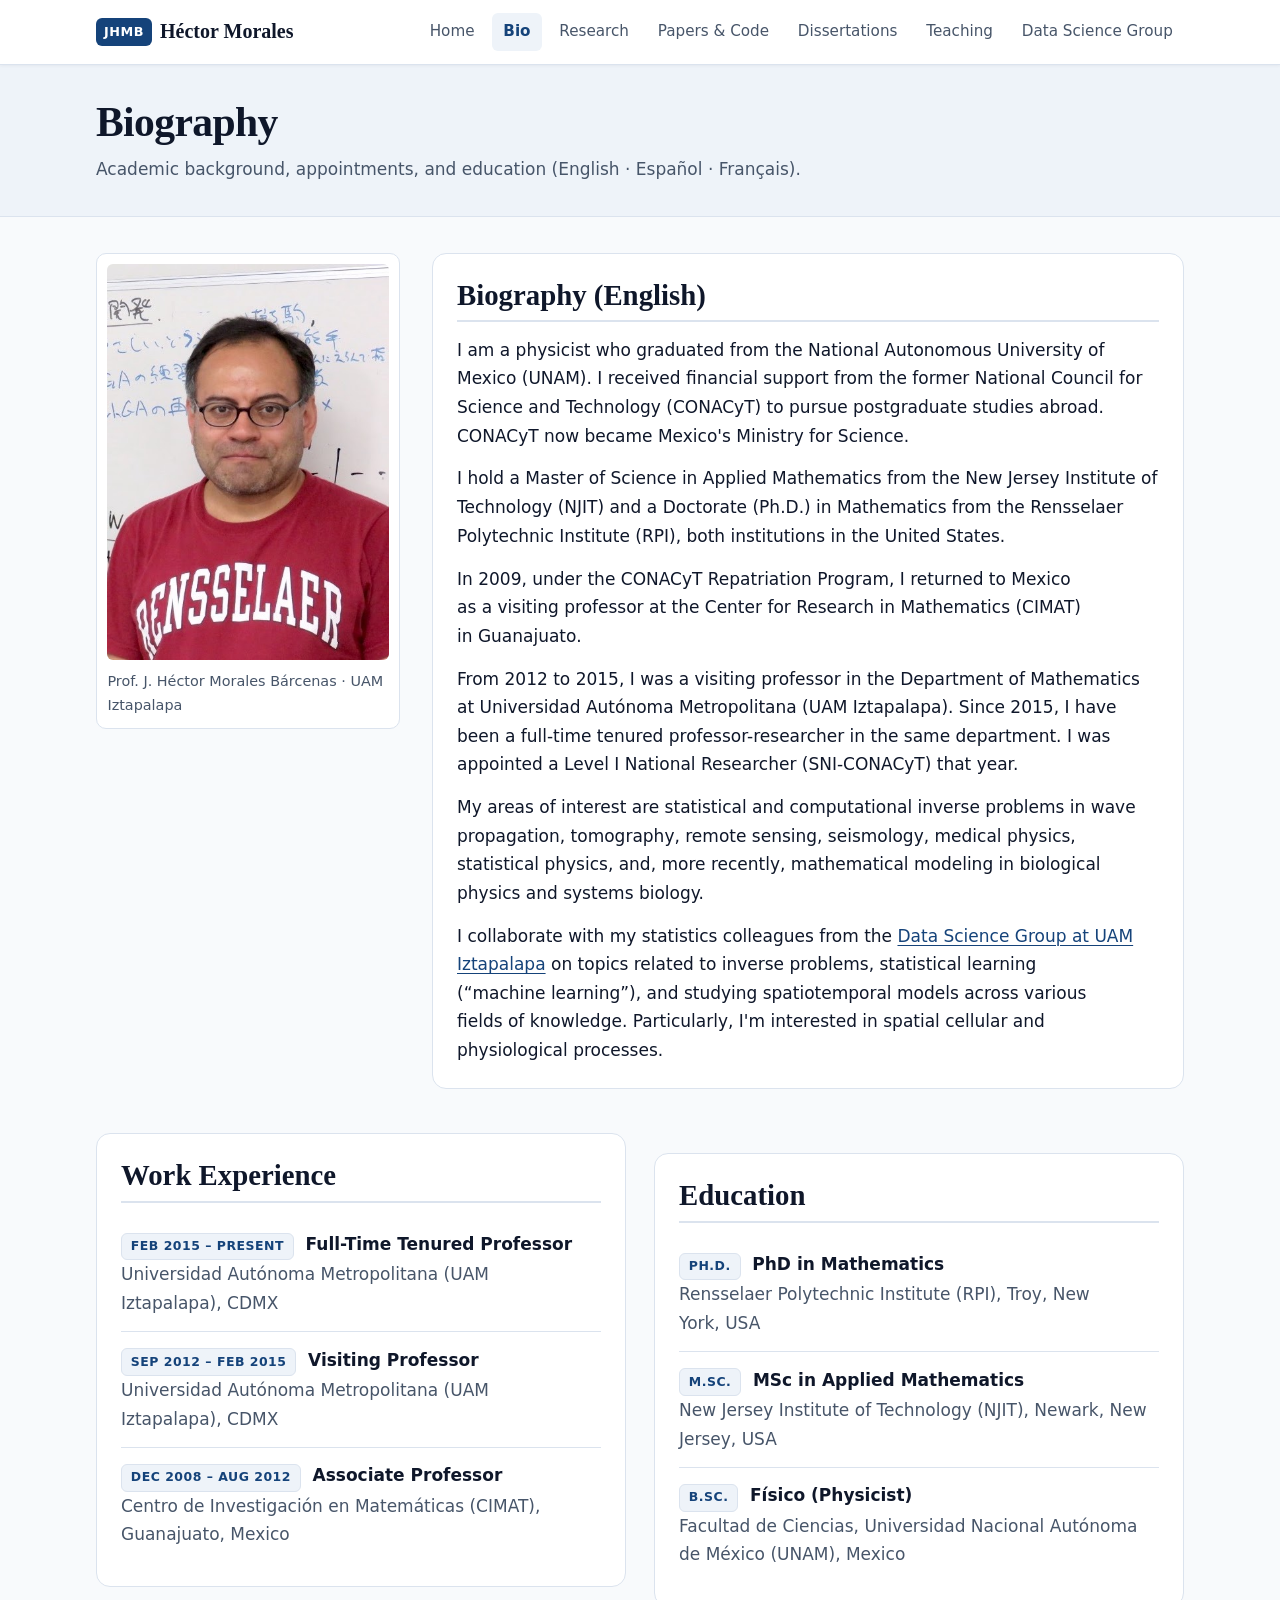
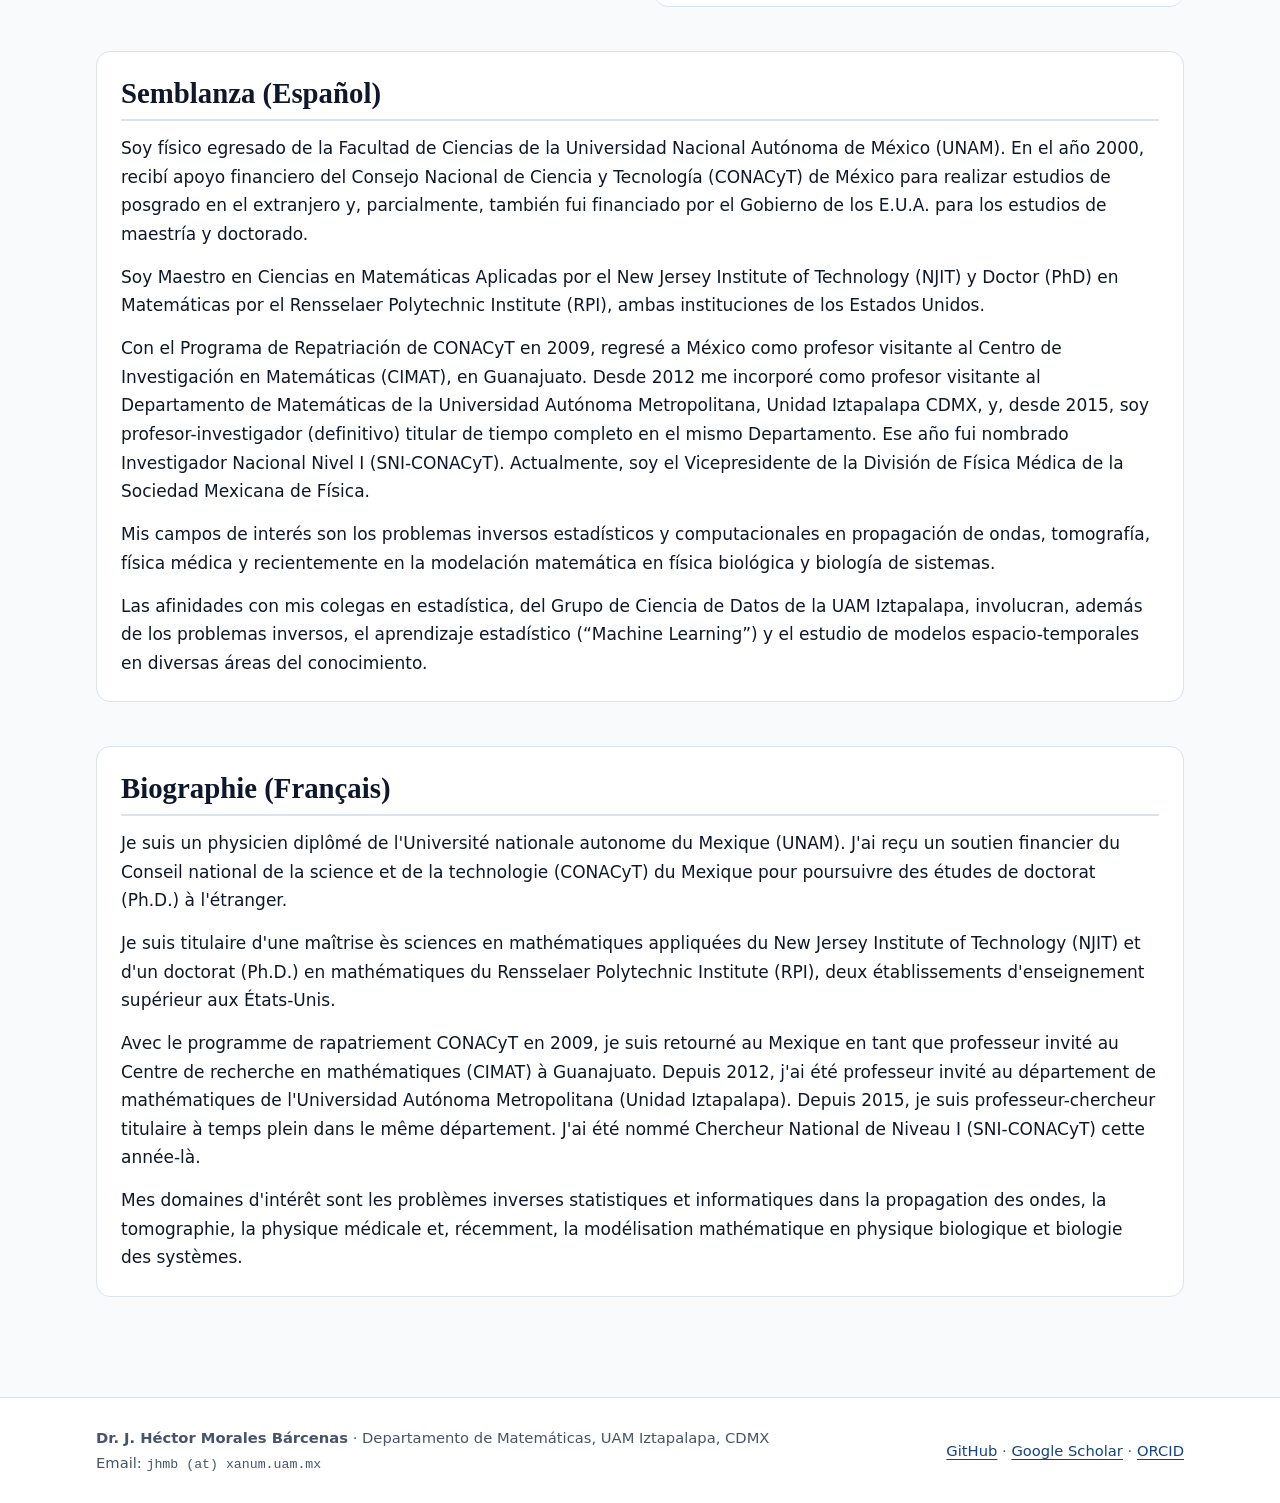
==== bio.html @ 00a287d1 "Initial mirror of academic website and Papers & Code hub" ====
<!DOCTYPE html>
<html lang="en">
<head>
  <meta charset="utf-8">
  <meta name="viewport" content="width=device-width, initial-scale=1">
  <meta name="color-scheme" content="light dark">
  <meta name="description" content="Biography, academic trajectory, and education of Prof. J. Héctor Morales Bárcenas (UAM Iztapalapa).">
  <title>Bio | Héctor Morales UAM-I</title>
  <link rel="stylesheet" href="assets/css/style.css">
</head>
<body>
  <a href="#main-title" class="visually-hidden">Skip to main content</a>

  <header class="site-header">
    <div class="container header-inner">
      <a href="index.html" class="site-brand">
        <span class="site-brand-badge">JHMB</span>
        <span>Héctor Morales</span>
      </a>
      <nav aria-label="Primary">
        <ul class="nav-list">
          <li><a href="index.html">Home</a></li>
          <li><a href="bio.html" aria-current="page">Bio</a></li>
          <li><a href="research.html">Research</a></li>
          <li><a href="papers.html">Papers &amp; Code</a></li>
          <li><a href="dissertations.html">Dissertations</a></li>
          <li><a href="teaching.html">Teaching</a></li>
          <li><a href="data-science-group.html">Data Science Group</a></li>
        </ul>
      </nav>
    </div>
  </header>

  <div class="page-banner">
    <div class="container">
      <h1 id="main-title" tabindex="-1">Biography</h1>
      <p>Academic background, appointments, and education (English &middot; Español &middot; Français).</p>
    </div>
  </div>

  <main class="container">
    <!-- English Bio + Portrait -->
    <section class="section-block profile-split">
      <figure class="media-figure">
        <img src="assets/images/img-23-bio.jpg" width="427" height="601" alt="Portrait of Prof. Héctor Morales Bárcenas">
        <figcaption>Prof. J. Héctor Morales Bárcenas &middot; UAM Iztapalapa</figcaption>
      </figure>

      <div class="card">
        <h2>Biography (English)</h2>
        <p>
          I am a physicist who graduated from the National Autonomous University of Mexico (UNAM). I received financial support from the former National Council for Science and Technology (CONACyT) to pursue postgraduate studies abroad. CONACyT now became Mexico's Ministry for Science.
        </p>
        <p>
          I hold a Master of Science in Applied Mathematics from the New Jersey Institute of Technology (NJIT) and a Doctorate (Ph.D.) in Mathematics from the Rensselaer Polytechnic Institute (RPI), both institutions in the United States.
        </p>
        <p>
          In 2009, under the CONACyT Repatriation Program, I returned to Mexico as a visiting professor at the Center for Research in Mathematics (CIMAT) in Guanajuato.
        </p>
        <p>
          From 2012 to 2015, I was a visiting professor in the Department of Mathematics at Universidad Autónoma Metropolitana (UAM Iztapalapa). Since 2015, I have been a full-time tenured professor-researcher in the same department. I was appointed a Level I National Researcher (SNI-CONACyT) that year.
        </p>
        <p>
          My areas of interest are statistical and computational inverse problems in wave propagation, tomography, remote sensing, seismology, medical physics, statistical physics, and, more recently, mathematical modeling in biological physics and systems biology.
        </p>
        <p>
          I collaborate with my statistics colleagues from the <a href="data-science-group.html">Data Science Group at UAM Iztapalapa</a> on topics related to inverse problems, statistical learning (&ldquo;machine learning&rdquo;), and studying spatiotemporal models across various fields of knowledge. Particularly, I'm interested in spatial cellular and physiological processes.
        </p>
      </div>
    </section>

    <!-- Work Experience & Education -->
    <section class="section-block two-col">
      <div class="card">
        <h2>Work Experience</h2>
        <ul class="thesis-list" role="list">
          <li>
            <span class="badge">Feb 2015 &ndash; Present</span>
            <strong>Full-Time Tenured Professor</strong><br>
            <span class="muted">Universidad Autónoma Metropolitana (UAM Iztapalapa), CDMX</span>
          </li>
          <li>
            <span class="badge">Sep 2012 &ndash; Feb 2015</span>
            <strong>Visiting Professor</strong><br>
            <span class="muted">Universidad Autónoma Metropolitana (UAM Iztapalapa), CDMX</span>
          </li>
          <li>
            <span class="badge">Dec 2008 &ndash; Aug 2012</span>
            <strong>Associate Professor</strong><br>
            <span class="muted">Centro de Investigación en Matemáticas (CIMAT), Guanajuato, Mexico</span>
          </li>
        </ul>
      </div>

      <div class="card">
        <h2>Education</h2>
        <ul class="thesis-list" role="list">
          <li>
            <span class="badge">Ph.D.</span>
            <strong>PhD in Mathematics</strong><br>
            <span class="muted">Rensselaer Polytechnic Institute (RPI), Troy, New York, USA</span>
          </li>
          <li>
            <span class="badge">M.Sc.</span>
            <strong>MSc in Applied Mathematics</strong><br>
            <span class="muted">New Jersey Institute of Technology (NJIT), Newark, New Jersey, USA</span>
          </li>
          <li>
            <span class="badge">B.Sc.</span>
            <strong>Físico (Physicist)</strong><br>
            <span class="muted">Facultad de Ciencias, Universidad Nacional Autónoma de México (UNAM), Mexico</span>
          </li>
        </ul>
      </div>
    </section>

    <!-- Spanish Bio -->
    <section class="section-block card" lang="es">
      <h2>Semblanza (Español)</h2>
      <p>
        Soy físico egresado de la Facultad de Ciencias de la Universidad Nacional Autónoma de México (UNAM). En el año 2000, recibí apoyo financiero del Consejo Nacional de Ciencia y Tecnología (CONACyT) de México para realizar estudios de posgrado en el extranjero y, parcialmente, también fui financiado por el Gobierno de los E.U.A. para los estudios de maestría y doctorado.
      </p>
      <p>
        Soy Maestro en Ciencias en Matemáticas Aplicadas por el New Jersey Institute of Technology (NJIT) y Doctor (PhD) en Matemáticas por el Rensselaer Polytechnic Institute (RPI), ambas instituciones de los Estados Unidos.
      </p>
      <p>
        Con el Programa de Repatriación de CONACyT en 2009, regresé a México como profesor visitante al Centro de Investigación en Matemáticas (CIMAT), en Guanajuato. Desde 2012 me incorporé como profesor visitante al Departamento de Matemáticas de la Universidad Autónoma Metropolitana, Unidad Iztapalapa CDMX, y, desde 2015, soy profesor-investigador (definitivo) titular de tiempo completo en el mismo Departamento. Ese año fui nombrado Investigador Nacional Nivel I (SNI-CONACyT). Actualmente, soy el Vicepresidente de la División de Física Médica de la Sociedad Mexicana de Física.
      </p>
      <p>
        Mis campos de interés son los problemas inversos estadísticos y computacionales en propagación de ondas, tomografía, física médica y recientemente en la modelación matemática en física biológica y biología de sistemas.
      </p>
      <p>
        Las afinidades con mis colegas en estadística, del Grupo de Ciencia de Datos de la UAM Iztapalapa, involucran, además de los problemas inversos, el aprendizaje estadístico (&ldquo;Machine Learning&rdquo;) y el estudio de modelos espacio-temporales en diversas áreas del conocimiento.
      </p>
    </section>

    <!-- French Bio -->
    <section class="section-block card" lang="fr">
      <h2>Biographie (Français)</h2>
      <p>
        Je suis un physicien diplômé de l'Université nationale autonome du Mexique (UNAM). J'ai reçu un soutien financier du Conseil national de la science et de la technologie (CONACyT) du Mexique pour poursuivre des études de doctorat (Ph.D.) à l'étranger.
      </p>
      <p>
        Je suis titulaire d'une maîtrise ès sciences en mathématiques appliquées du New Jersey Institute of Technology (NJIT) et d'un doctorat (Ph.D.) en mathématiques du Rensselaer Polytechnic Institute (RPI), deux établissements d'enseignement supérieur aux États-Unis.
      </p>
      <p>
        Avec le programme de rapatriement CONACyT en 2009, je suis retourné au Mexique en tant que professeur invité au Centre de recherche en mathématiques (CIMAT) à Guanajuato. Depuis 2012, j'ai été professeur invité au département de mathématiques de l'Universidad Autónoma Metropolitana (Unidad Iztapalapa). Depuis 2015, je suis professeur-chercheur titulaire à temps plein dans le même département. J'ai été nommé Chercheur National de Niveau I (SNI-CONACyT) cette année-là.
      </p>
      <p>
        Mes domaines d'intérêt sont les problèmes inverses statistiques et informatiques dans la propagation des ondes, la tomographie, la physique médicale et, récemment, la modélisation mathématique en physique biologique et biologie des systèmes.
      </p>
    </section>
  </main>

  <footer class="site-footer">
    <div class="container footer-inner">
      <div>
        <strong>Dr. J. Héctor Morales Bárcenas</strong> &middot; Departamento de Matemáticas, UAM Iztapalapa, CDMX<br>
        Email: <code>jhmb (at) xanum.uam.mx</code>
      </div>
      <div>
        <a href="https://github.com/hectormb100">GitHub</a> &middot;
        <a href="https://scholar.google.com/citations?hl=en&amp;user=fo9sszgAAAAJ&amp;view_op=list_works">Google Scholar</a> &middot;
        <a href="https://orcid.org/0000-0001-9377-4918">ORCID</a>
      </div>
    </div>
  </footer>
</body>
</html>
---- assets/css/style.css ----
@layer reset, theme, base, layout, components, utilities;

@layer reset {
  :where(html) {
    box-sizing: border-box;
    -webkit-text-size-adjust: 100%;
    scroll-behavior: smooth;
  }

  :where(body, h1, h2, h3, h4, p, figure, blockquote, dl, dd, ul, ol) {
    margin: 0;
  }

  :where(img, picture, svg, video) {
    display: block;
    max-inline-size: 100%;
    block-size: auto;
  }

  @media (prefers-reduced-motion: reduce) {
    :where(html) {
      scroll-behavior: auto;
    }
  }
}

@layer theme {
  :root {
    --bg-canvas-light: #f8fafc;
    --bg-canvas-dark: #0b1120;
    --bg-surface-light: #ffffff;
    --bg-surface-dark: #131c31;
    --bg-subtle-light: #eef3f9;
    --bg-subtle-dark: #1a2642;

    --text-primary-light: #0f172a;
    --text-primary-dark: #e2e8f0;
    --text-muted-light: #475569;
    --text-muted-dark: #94a3b8;

    --brand-light: #15437a;
    --brand-dark: #7cb8ff;
    --brand-hover-light: #0d2e57;
    --brand-hover-dark: #a6d0ff;
    --accent-warm-light: #8b2635;
    --accent-warm-dark: #f48fb1;

    --border-light: #dbe3ee;
    --border-dark: #263554;

    --bg-canvas: var(--bg-canvas-light);
    --bg-surface: var(--bg-surface-light);
    --bg-subtle: var(--bg-subtle-light);
    --text-primary: var(--text-primary-light);
    --text-muted: var(--text-muted-light);
    --brand: var(--brand-light);
    --brand-hover: var(--brand-hover-light);
    --accent-warm: var(--accent-warm-light);
    --border-color: var(--border-light);

    @media (prefers-color-scheme: dark) {
      --bg-canvas: var(--bg-canvas-dark);
      --bg-surface: var(--bg-surface-dark);
      --bg-subtle: var(--bg-subtle-dark);
      --text-primary: var(--text-primary-dark);
      --text-muted: var(--text-muted-dark);
      --brand: var(--brand-dark);
      --brand-hover: var(--brand-hover-dark);
      --accent-warm: var(--accent-warm-dark);
      --border-color: var(--border-dark);
    }

    @supports (color: light-dark(white, black)) {
      --bg-canvas: light-dark(var(--bg-canvas-light), var(--bg-canvas-dark));
      --bg-surface: light-dark(var(--bg-surface-light), var(--bg-surface-dark));
      --bg-subtle: light-dark(var(--bg-subtle-light), var(--bg-subtle-dark));
      --text-primary: light-dark(var(--text-primary-light), var(--text-primary-dark));
      --text-muted: light-dark(var(--text-muted-light), var(--text-muted-dark));
      --brand: light-dark(var(--brand-light), var(--brand-dark));
      --brand-hover: light-dark(var(--brand-hover-light), var(--brand-hover-dark));
      --accent-warm: light-dark(var(--accent-warm-light), var(--accent-warm-dark));
      --border-color: light-dark(var(--border-light), var(--border-dark));
    }

    --font-sans: system-ui, -apple-system, BlinkMacSystemFont, "Segoe UI", Roboto, "Helvetica Neue", Arial, sans-serif;
    --font-serif: Charter, "Bitstream Charter", "Sitka Text", Cambria, Georgia, serif;
    --font-mono: ui-monospace, Menlo, Monaco, "Cascadia Mono", Consolas, monospace;

    --max-content: 68rem;
    --radius-sm: 0.375rem;
    --radius-md: 0.625rem;
    --radius-lg: 0.875rem;

    color-scheme: light dark;
    accent-color: var(--brand);
  }
}

@layer base {
  body {
    background-color: var(--bg-canvas);
    color: var(--text-primary);
    font-family: var(--font-sans);
    font-size: 1.0625rem;
    line-height: 1.68;
    min-block-size: 100dvb;
    display: flex;
    flex-direction: column;
  }

  h1, h2, h3, h4 {
    font-family: var(--font-serif);
    line-height: 1.25;
    text-wrap: balance;
    color: var(--text-primary);
  }

  h1 {
    font-size: clamp(1.85rem, 3.5vw, 2.6rem);
    letter-spacing: -0.015em;
  }

  h2 {
    font-size: clamp(1.4rem, 2.4vw, 1.8rem);
    margin-block-end: 0.85rem;
    padding-block-end: 0.4rem;
    border-block-end: 2px solid var(--border-color);
  }

  h3 {
    font-size: clamp(1.15rem, 1.8vw, 1.35rem);
    margin-block-end: 0.5rem;
  }

  p, li, blockquote {
    text-wrap: pretty;
  }

  p + p {
    margin-block-start: 0.9rem;
  }

  a:any-link {
    color: var(--brand);
    text-decoration-thickness: 1px;
    text-underline-offset: 0.18em;
  }

  a:any-link:hover {
    color: var(--brand-hover);
    text-decoration-thickness: 2px;
  }

  :where(a:any-link, button, summary):focus-visible {
    outline: 3px solid var(--brand);
    outline-offset: 3px;
    border-radius: var(--radius-sm);
  }

  code, pre {
    font-family: var(--font-mono);
    font-size: 0.9em;
  }

  pre {
    background-color: var(--bg-subtle);
    border: 1px solid var(--border-color);
    border-radius: var(--radius-md);
    padding: 1rem 1.15rem;
    overflow-x: auto;
    line-height: 1.5;
  }
}

@layer layout {
  .container {
    inline-size: min(100% - 2.5rem, var(--max-content));
    margin-inline: auto;
  }

  main {
    flex: 1;
    padding-block: 2.25rem 3.5rem;
  }

  .section-block {
    margin-block-end: 2.75rem;
  }

  .two-col {
    display: grid;
    grid-template-columns: repeat(auto-fit, minmax(min(100%, 20rem), 1fr));
    gap: 1.75rem;
    align-items: start;
  }

  .profile-split {
    display: grid;
    grid-template-columns: minmax(14rem, 19rem) 1fr;
    gap: 2rem;
    align-items: start;
  }

  @media (max-width: 48rem) {
    .profile-split {
      grid-template-columns: 1fr;
    }
  }
}

@layer components {
  /* Sticky Navigation Header */
  .site-header {
    position: sticky;
    inset-block-start: 0;
    z-index: 50;
    background-color: var(--bg-surface);
    border-block-end: 1px solid var(--border-color);
    box-shadow: 0 1px 3px rgba(15, 23, 42, 0.05);
  }

  .header-inner {
    display: flex;
    flex-wrap: wrap;
    align-items: safe center;
    justify-content: space-between;
    gap: 0.75rem 1.5rem;
    padding-block: 0.75rem;
  }

  .site-brand:any-link {
    font-family: var(--font-serif);
    font-weight: 700;
    font-size: 1.25rem;
    text-decoration: none;
    color: var(--text-primary);
    display: inline-flex;
    align-items: center;
    gap: 0.5rem;
    min-block-size: 2.5rem;
  }

  .site-brand-badge {
    background-color: var(--brand);
    color: var(--bg-surface);
    font-family: var(--font-sans);
    font-size: 0.8rem;
    font-weight: 700;
    letter-spacing: 0.04em;
    padding: 0.2rem 0.5rem;
    border-radius: var(--radius-sm);
  }

  .nav-list {
    list-style: none;
    padding: 0;
    display: flex;
    flex-wrap: wrap;
    flex-wrap: balance;
    gap: 0.25rem 0.4rem;
  }

  .nav-list a:any-link {
    display: inline-flex;
    align-items: center;
    min-block-size: 2.35rem;
    padding-inline: 0.7rem;
    border-radius: var(--radius-sm);
    text-decoration: none;
    font-size: 0.95rem;
    font-weight: 500;
    color: var(--text-muted);
  }

  .nav-list a:any-link:hover {
    background-color: var(--bg-subtle);
    color: var(--text-primary);
  }

  .nav-list a[aria-current="page"] {
    background-color: var(--bg-subtle);
    color: var(--brand);
    font-weight: 650;
  }

  /* Hero Banner */
  .hero-banner {
    background-color: #0e223d;
    background-image: linear-gradient(135deg, rgba(11, 25, 48, 0.84), rgba(21, 67, 122, 0.76)), url("../images/img-00-hero.png");
    background-size: cover;
    background-position: center;
    color: #f8fafc;
    padding-block: 3.25rem;
    border-block-end: 1px solid var(--border-color);
  }

  .hero-banner h1 {
    color: #ffffff;
    margin-block-end: 0.5rem;
  }

  .hero-subtitle {
    font-size: 1.15rem;
    color: #dbeafe;
    max-inline-size: 52rem;
  }

  .page-banner {
    background-color: var(--bg-subtle);
    padding-block: 2rem;
    border-block-end: 1px solid var(--border-color);
  }

  .page-banner p {
    color: var(--text-muted);
    margin-block-start: 0.4rem;
    max-inline-size: 55rem;
  }

  /* Cards & Surfaces */
  .card {
    background-color: var(--bg-surface);
    border: 1px solid var(--border-color);
    border-radius: var(--radius-lg);
    padding: 1.5rem;
  }

  .card + .card {
    margin-block-start: 1.25rem;
  }

  .card-grid {
    display: grid;
    grid-template-columns: repeat(auto-fit, minmax(min(100%, 17.5rem), 1fr));
    gap: 1.25rem;
  }

  /* Tag Pills & Profile Links */
  .pill-list {
    list-style: none;
    padding: 0;
    display: flex;
    flex-wrap: wrap;
    flex-wrap: balance;
    gap: 0.5rem;
  }

  .pill {
    background-color: var(--bg-subtle);
    border: 1px solid var(--border-color);
    color: var(--text-primary);
    padding: 0.3rem 0.75rem;
    border-radius: 999px;
    font-size: 0.9rem;
    font-weight: 500;
  }

  .btn-row {
    display: flex;
    flex-wrap: wrap;
    gap: 0.6rem;
    margin-block-start: 0.9rem;
  }

  .btn:any-link {
    display: inline-flex;
    align-items: center;
    gap: 0.4rem;
    min-block-size: 2.35rem;
    padding: 0.35rem 0.9rem;
    border-radius: var(--radius-sm);
    font-size: 0.92rem;
    font-weight: 600;
    text-decoration: none;
    border: 1px solid var(--border-color);
    background-color: var(--bg-surface);
    color: var(--brand);
  }

  .btn:any-link:hover {
    background-color: var(--bg-subtle);
    border-color: var(--brand);
  }

  .btn.btn-primary:any-link {
    background-color: var(--brand);
    border-color: var(--brand);
    color: var(--bg-surface);
  }

  .btn.btn-primary:any-link:hover {
    background-color: var(--brand-hover);
    border-color: var(--brand-hover);
  }

  /* Blockquotes */
  .quote-card {
    border-inline-start: 4px solid var(--brand);
    background-color: var(--bg-surface);
    border-block: 1px solid var(--border-color);
    border-inline-end: 1px solid var(--border-color);
    border-start-end-radius: var(--radius-md);
    border-end-end-radius: var(--radius-md);
    padding: 1rem 1.25rem;
  }

  .quote-card p {
    font-family: var(--font-serif);
    font-style: italic;
  }

  .quote-card footer {
    margin-block-start: 0.45rem;
    font-size: 0.9rem;
    color: var(--text-muted);
    font-style: normal;
  }

  .quote-stack {
    display: grid;
    gap: 1rem;
  }

  /* Figures & Photo Galleries */
  figure.media-figure {
    background-color: var(--bg-surface);
    border: 1px solid var(--border-color);
    border-radius: var(--radius-md);
    padding: 0.65rem;
  }

  figure.media-figure img {
    border-radius: var(--radius-sm);
    inline-size: 100%;
  }

  figure.media-figure figcaption {
    margin-block-start: 0.55rem;
    font-size: 0.9rem;
    color: var(--text-muted);
  }

  .gallery-grid {
    display: grid;
    grid-template-columns: repeat(auto-fit, minmax(min(100%, 15rem), 1fr));
    gap: 1rem;
    align-items: start;
  }

  .tool-card {
    display: flex;
    flex-direction: column;
    align-items: center;
    text-align: center;
    justify-content: space-between;
    gap: 0.75rem;
    padding: 1.15rem;
    background-color: var(--bg-surface);
    border: 1px solid var(--border-color);
    border-radius: var(--radius-md);
  }

  .tool-card img {
    max-block-size: 5.5rem;
    inline-size: auto;
    object-fit: contain;
  }

  /* Responsive Video Embeds */
  .video-frame {
    aspect-ratio: 16 / 9;
    inline-size: 100%;
    border: 1px solid var(--border-color);
    border-radius: var(--radius-md);
    background-color: #000;
  }

  /* Paper & Thesis Lists */
  .paper-item {
    background-color: var(--bg-surface);
    border: 1px solid var(--border-color);
    border-radius: var(--radius-md);
    padding: 1.25rem 1.4rem;
  }

  .paper-item + .paper-item {
    margin-block-start: 1rem;
  }

  .paper-meta {
    font-size: 0.92rem;
    color: var(--text-muted);
    margin-block-start: 0.25rem;
  }

  .badge {
    display: inline-block;
    font-size: 0.78rem;
    font-weight: 700;
    text-transform: uppercase;
    letter-spacing: 0.04em;
    padding: 0.15rem 0.55rem;
    border-radius: var(--radius-sm);
    background-color: var(--bg-subtle);
    color: var(--brand);
    border: 1px solid var(--border-color);
    margin-inline-end: 0.4rem;
  }

  .thesis-list, .seminar-list {
    list-style: none;
    padding: 0;
  }

  .thesis-list li, .seminar-list li {
    padding-block: 0.85rem;
  }

  .thesis-list li:not(:last-child),
  .seminar-list li:not(:last-child) {
    border-block-end: 1px solid var(--border-color);
  }

  details.bibtex-box {
    margin-block-start: 0.75rem;
  }

  details.bibtex-box summary {
    cursor: pointer;
    font-size: 0.9rem;
    font-weight: 600;
    color: var(--brand);
    display: inline-block;
    padding-block: 0.2rem;
  }

  details.bibtex-box pre {
    margin-block-start: 0.5rem;
  }

  /* Stats Grid (Numeralia) */
  .stat-grid {
    display: grid;
    grid-template-columns: repeat(auto-fit, minmax(min(100%, 11rem), 1fr));
    gap: 1rem;
  }

  .stat-card {
    background-color: var(--bg-surface);
    border: 1px solid var(--border-color);
    border-radius: var(--radius-md);
    padding: 1.1rem;
    text-align: center;
  }

  .stat-number {
    display: block;
    font-family: var(--font-serif);
    font-size: 2rem;
    font-weight: 700;
    color: var(--brand);
    line-height: 1.1;
  }

  .stat-label {
    display: block;
    margin-block-start: 0.35rem;
    font-size: 0.9rem;
    color: var(--text-muted);
  }

  /* Footer */
  .site-footer {
    background-color: var(--bg-surface);
    border-block-start: 1px solid var(--border-color);
    padding-block: 1.75rem;
    font-size: 0.92rem;
    color: var(--text-muted);
  }

  .footer-inner {
    display: flex;
    flex-wrap: wrap;
    justify-content: space-between;
    align-items: center;
    gap: 1rem;
  }
}

@layer utilities {
  .visually-hidden:where(:not(:focus-within, :active)) {
    position: absolute !important;
    clip-path: inset(50%) !important;
    overflow: hidden !important;
    inline-size: 1px !important;
    block-size: 1px !important;
    margin: -1px !important;
    padding: 0 !important;
    border: 0 !important;
    white-space: nowrap !important;
  }

  .muted {
    color: var(--text-muted);
  }

  .mt-1 {
    margin-block-start: 1rem;
  }

  .mt-2 {
    margin-block-start: 1.75rem;
  }
}
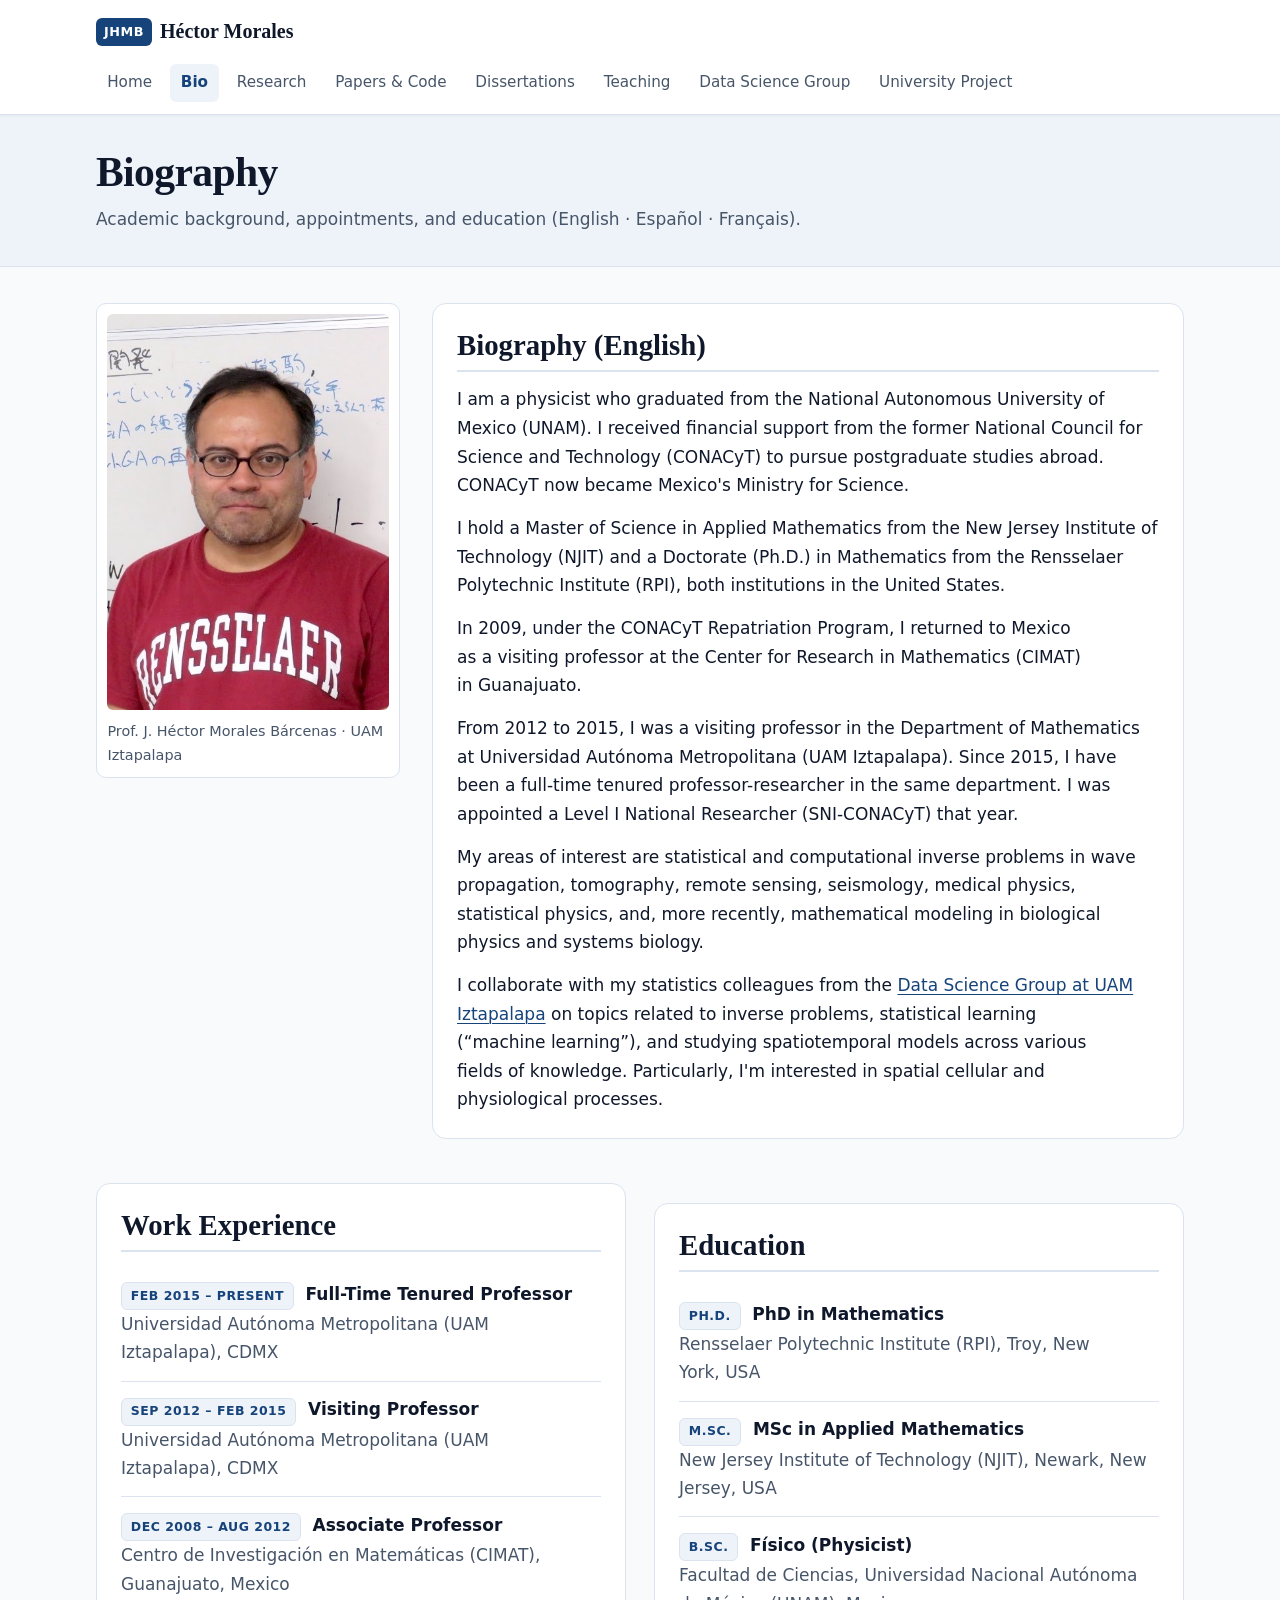
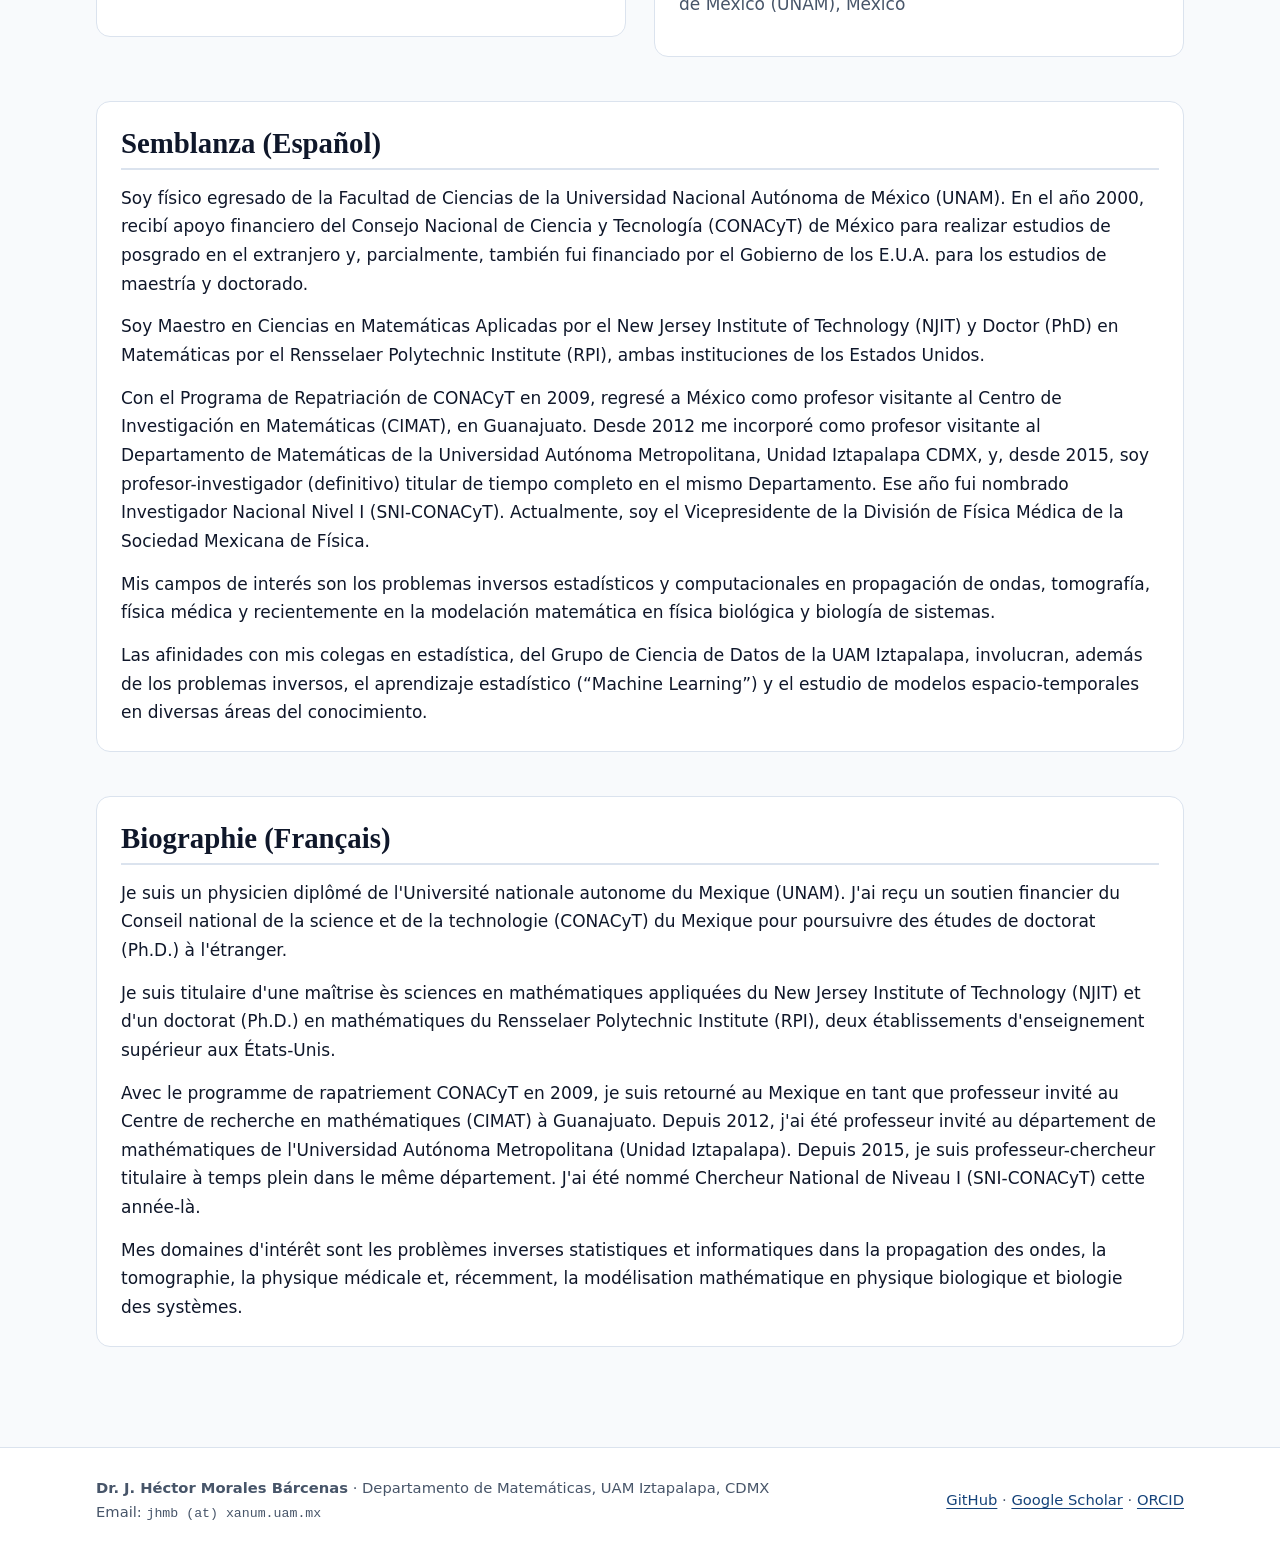
==== commit 1a64c59c: "Add University Project tab and Area Academica proposal PDF" ====
--- a/bio.html
+++ b/bio.html
@@ -26,6 +26,7 @@
           <li><a href="dissertations.html">Dissertations</a></li>
           <li><a href="teaching.html">Teaching</a></li>
           <li><a href="data-science-group.html">Data Science Group</a></li>
+          <li><a href="university-project.html">University Project</a></li>
         </ul>
       </nav>
     </div>
